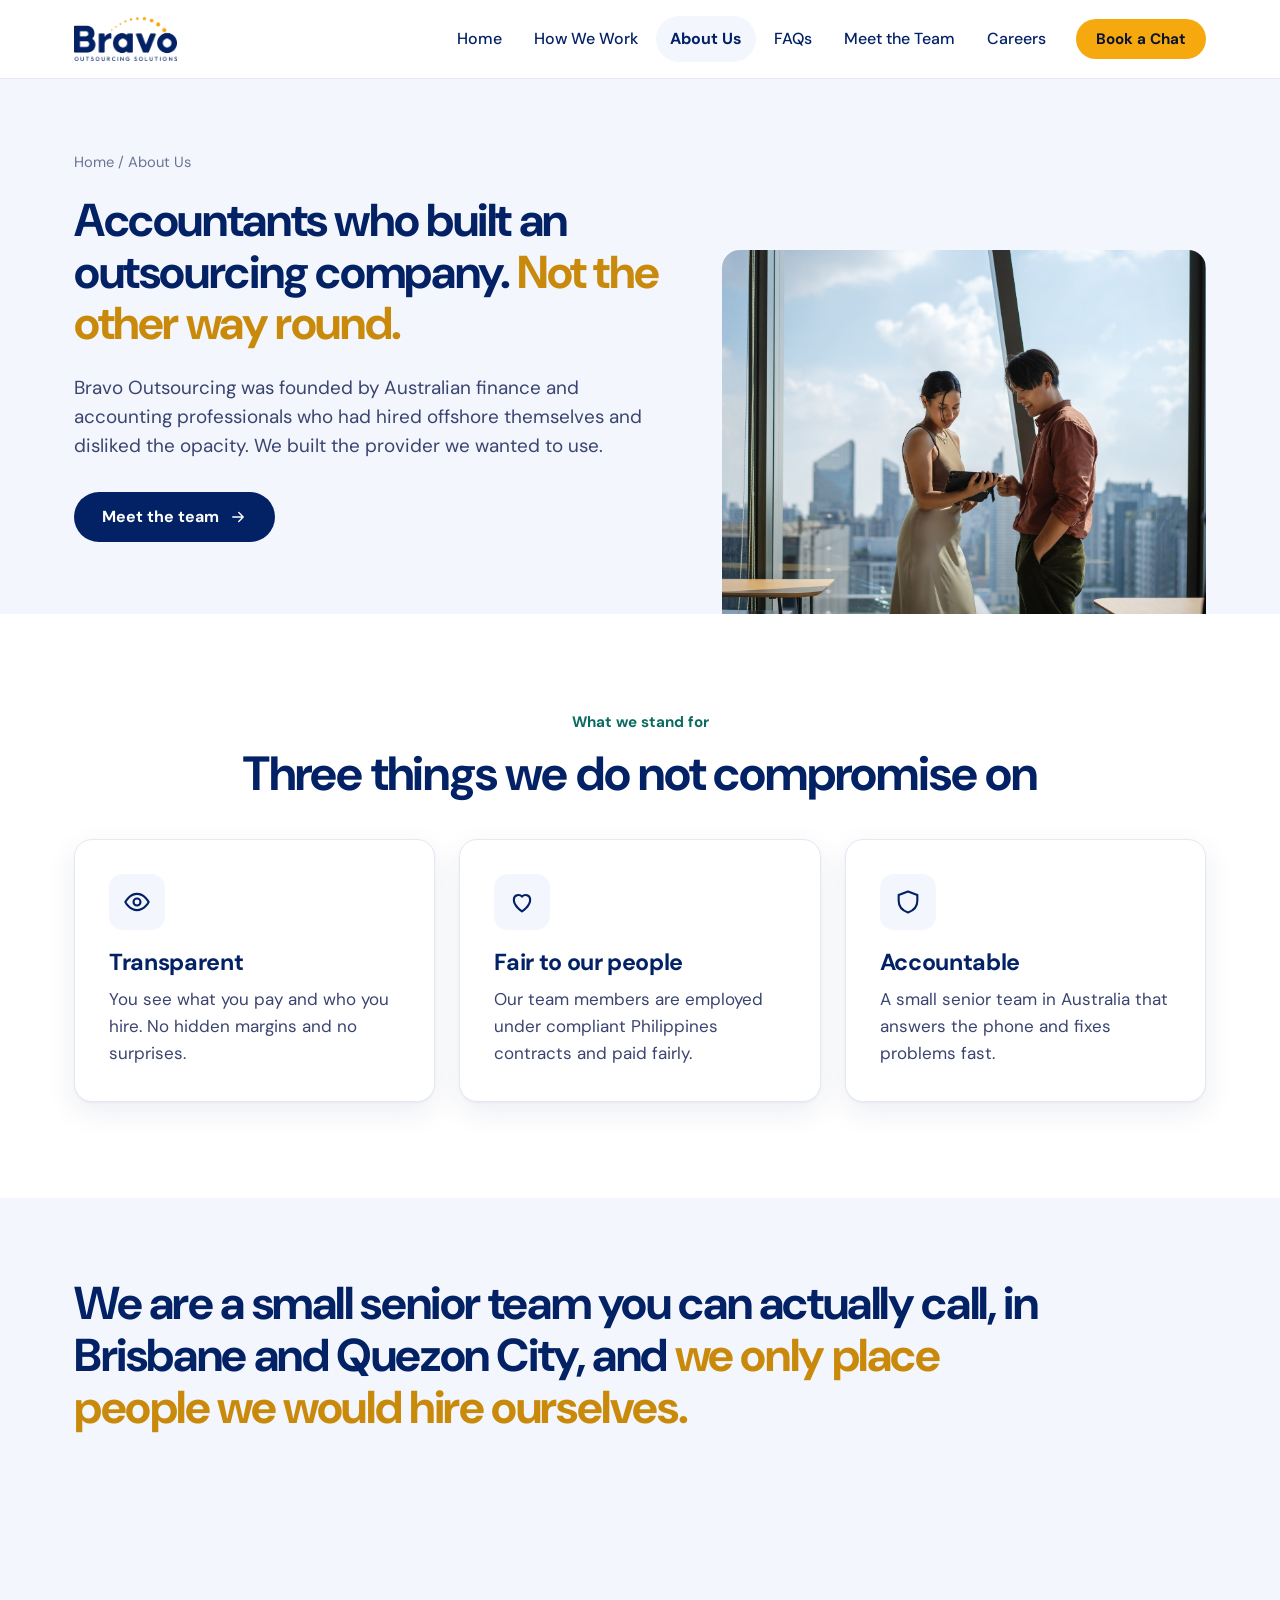
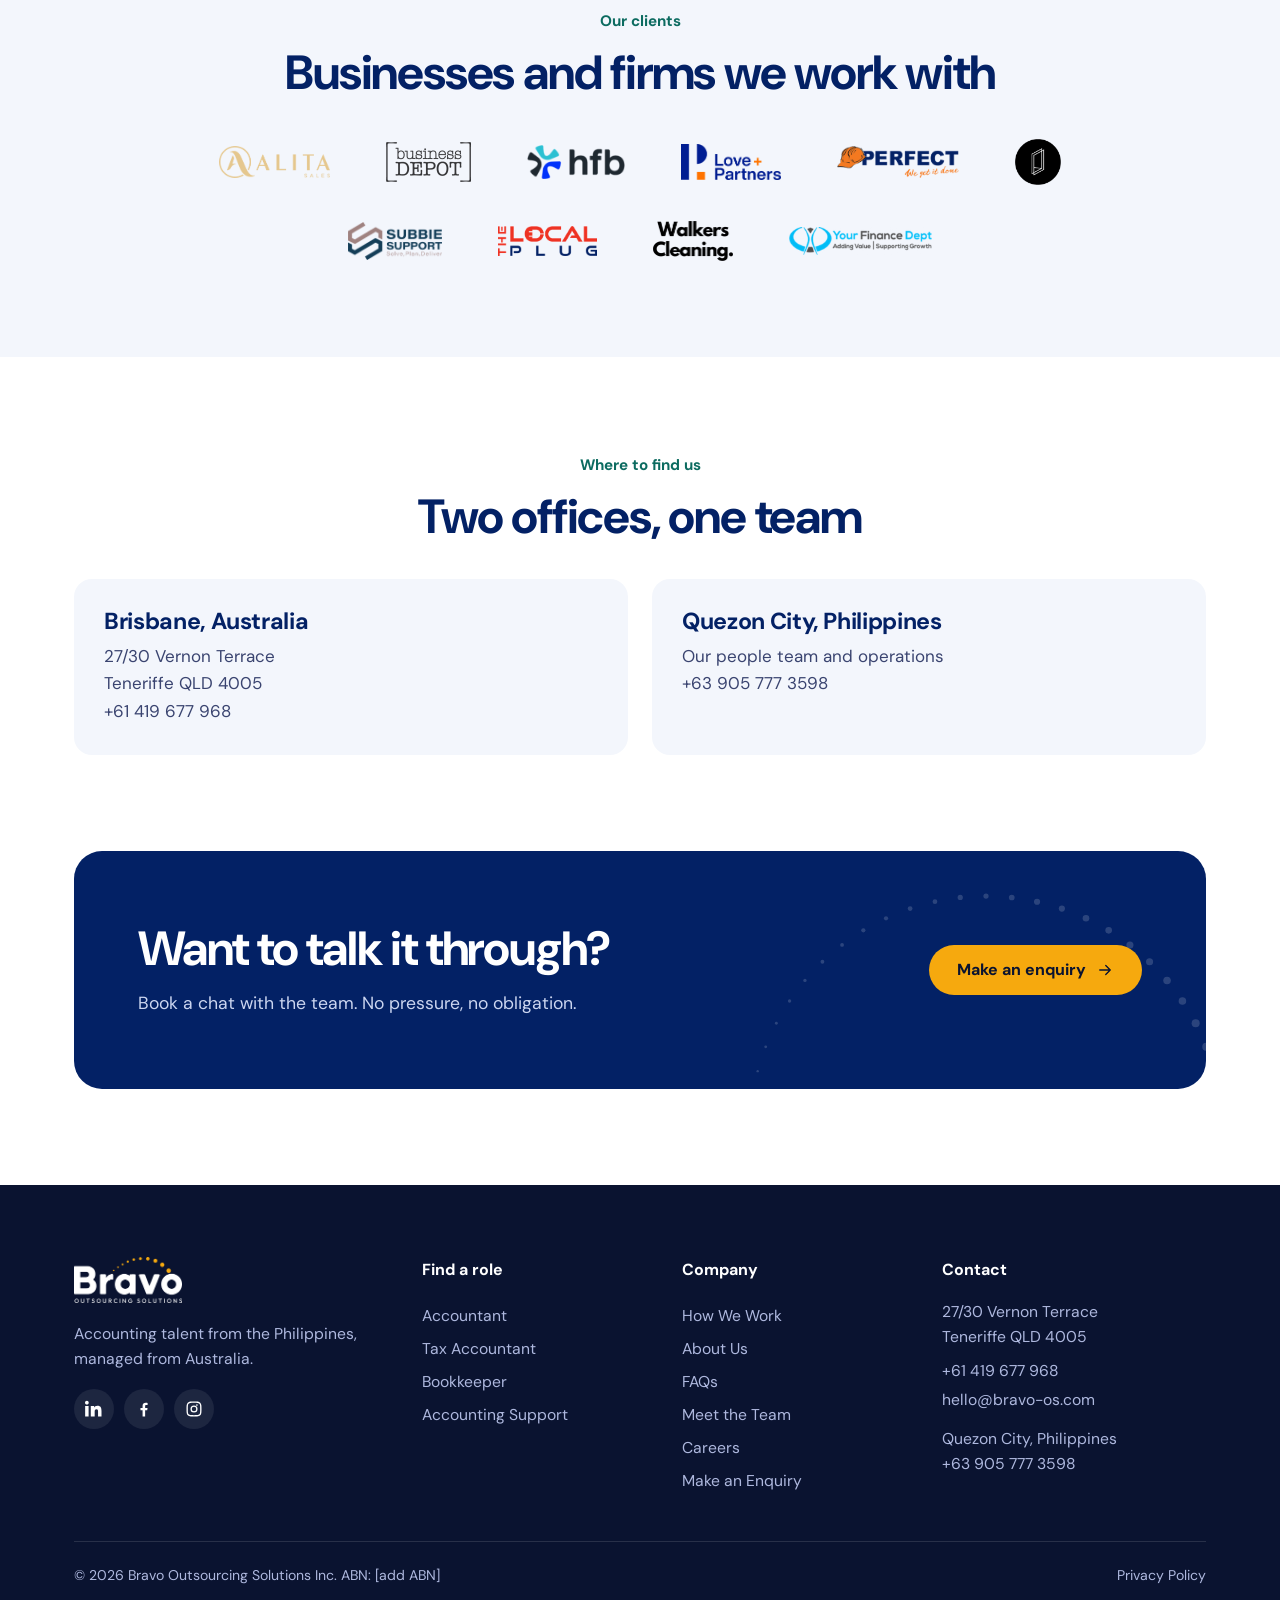
==== about.html @ 7c6a369b "Initial commit: Bravo website rev2.8 Co-Authored-By: Claude Fable 5.1 <noreply@anthropic.com>" ====
<!doctype html>
<html lang="en-AU"><head><meta charset="utf-8">
<meta name="viewport" content="width=device-width,initial-scale=1">
<title>About Us | Bravo Outsourcing</title>
<meta name="description" content="Bravo Outsourcing was founded by Australian accounting professionals. Meet the story behind the team.">
<link rel="preconnect" href="https://fonts.googleapis.com"><link rel="preconnect" href="https://fonts.gstatic.com" crossorigin>
<link href="https://fonts.googleapis.com/css2?family=DM+Sans:opsz,wght@9..40,400;9..40,500;9..40,700&display=swap" rel="stylesheet">
<link rel="stylesheet" href="assets/site.css">
</head><body class=""><header class="site-header" id="hdr"><div class="wrap header-in">
<a class="logo" href="index.html" aria-label="Bravo Outsourcing home"><img class="lg-dark" src="assets/logo.png" alt="Bravo Outsourcing" width="104" height="44"><img class="lg-light" src="assets/logo-white.png" alt="" width="104" height="44"></a>
<button class="burger" aria-label="Open menu" aria-expanded="false" onclick="var n=document.getElementById('nav');var o=n.classList.toggle('open');this.setAttribute('aria-expanded',o)"><svg class="" viewBox="0 0 24 24" fill="none" stroke="currentColor" stroke-width="1.8" stroke-linecap="round" stroke-linejoin="round" aria-hidden="true"><path d="M4 7h16M4 12h16M4 17h16"/></svg></button>
<nav class="nav" id="nav"><a class="nl" href="index.html">Home</a><a class="nl" href="how-we-work.html">How We Work</a><a class="nl on" href="about.html">About Us</a><a class="nl" href="faq.html">FAQs</a><a class="nl" href="team.html">Meet the Team</a><a class="nl" href="careers.html">Careers</a><a class="btn btn-yellow btn-sm" href="enquiry.html">Book a Chat</a></nav>
</div></header>
<section class="phero"><div class="wrap phero-grid">
<div class="phero-copy"><p class="crumbs"><a href="index.html">Home</a> / About Us</p><h1 class="statement"><span class="w">Accountants</span> <span class="w">who</span> <span class="w">built</span> <span class="w">an</span> <span class="w">outsourcing</span> <span class="w">company.</span> <span class="w hl">Not</span> <span class="w hl">the</span> <span class="w hl">other</span> <span class="w hl">way</span> <span class="w hl">round.</span></h1>
<p class="lede" style="margin-top:1.2em">Bravo Outsourcing was founded by Australian finance and accounting professionals who had hired offshore themselves and disliked the opacity. We built the provider we wanted to use.</p>
<a class="btn" href="team.html">Meet the team <svg class="" viewBox="0 0 24 24" fill="none" stroke="currentColor" stroke-width="1.8" stroke-linecap="round" stroke-linejoin="round" aria-hidden="true"><path d="M5 12h14M13 6l6 6-6 6"/></svg></a></div>
<div class="phero-img"><img src="assets/hero-why.jpg" alt=""></div></div></section>
<section><div class="wrap"><div class="center" style="margin-bottom:40px"><span class="kicker">What we stand for</span><h2>Three things we do not compromise on</h2></div>
<div class="values"><div class="val reveal d0"><div class="ic"><svg class="" viewBox="0 0 24 24" fill="none" stroke="currentColor" stroke-width="1.8" stroke-linecap="round" stroke-linejoin="round" aria-hidden="true"><path d="M2 12s3.5-7 10-7 10 7 10 7-3.5 7-10 7S2 12 2 12z"/><circle cx="12" cy="12" r="3"/></svg></div><h3>Transparent</h3><p>You see what you pay and who you hire. No hidden margins and no surprises.</p></div><div class="val reveal d1"><div class="ic"><svg class="" viewBox="0 0 24 24" fill="none" stroke="currentColor" stroke-width="1.8" stroke-linecap="round" stroke-linejoin="round" aria-hidden="true"><path d="M12 20s-7-4.4-7-10a4 4 0 017-2.6A4 4 0 0119 10c0 5.600-7 10-7 10z"/></svg></div><h3>Fair to our people</h3><p>Our team members are employed under compliant Philippines contracts and paid fairly.</p></div><div class="val reveal d2"><div class="ic"><svg class="" viewBox="0 0 24 24" fill="none" stroke="currentColor" stroke-width="1.8" stroke-linecap="round" stroke-linejoin="round" aria-hidden="true"><path d="M12 3l8 3v5c0 5-3.5 8.5-8 10-4.5-1.5-8-5-8-10V6z"/></svg></div><h3>Accountable</h3><p>A small senior team in Australia that answers the phone and fixes problems fast.</p></div></div></div></section>
<section class="tint" style="padding:80px 0"><div class="wrap"><p class="statement reveal"><span class="w">We</span> <span class="w">are</span> <span class="w">a</span> <span class="w">small</span> <span class="w">senior</span> <span class="w">team</span> <span class="w">you</span> <span class="w">can</span> <span class="w">actually</span> <span class="w">call,</span> <span class="w">in</span> <span class="w">Brisbane</span> <span class="w">and</span> <span class="w">Quezon</span> <span class="w">City,</span> <span class="w">and</span> <span class="w hl">we</span> <span class="w hl">only</span> <span class="w hl">place</span> <span class="w hl">people</span> <span class="w hl">we</span> <span class="w hl">would</span> <span class="w hl">hire</span> <span class="w hl">ourselves.</span></p></div></section>
<section class="tint"><div class="wrap center"><span class="kicker">Our clients</span><h2>Businesses and firms we work with</h2>
<div class="logo-grid reveal"><img src="assets/logos/alita.png" alt="Alita Sales" style="height:32px" loading="lazy"><img src="assets/logos/business-depot.png" alt="Business Depot" style="height:40px" loading="lazy"><img src="assets/logos/hfb.png" alt="HFB Group" style="height:34px" loading="lazy"><img src="assets/logos/love-partners.png" alt="Love + Partners" style="height:36px" loading="lazy"><img src="assets/logos/perfect.png" alt="Perfect Group" style="height:32px" loading="lazy"><img src="assets/logos/picture-hanging.png" alt="Professional Picture Hanging" style="height:46px" loading="lazy"><img src="assets/logos/subbie-support.png" alt="Subbie Support" style="height:38px" loading="lazy"><img src="assets/logos/local-plug.png" alt="The Local Plug" style="height:30px" loading="lazy"><img src="assets/logos/walkers.png" alt="Walkers Cleaning" style="height:40px" loading="lazy"><img src="assets/logos/your-finance-dept.png" alt="Your Finance Dept" style="height:28px" loading="lazy"></div></div></section>
<section><div class="wrap"><div class="center" style="margin-bottom:36px"><span class="kicker">Where to find us</span><h2>Two offices, one team</h2></div>
<div class="offices"><div class="office"><h3>Brisbane, Australia</h3><p>27/30 Vernon Terrace<br>Teneriffe QLD 4005<br>+61 419 677 968</p></div>
<div class="office"><h3>Quezon City, Philippines</h3><p>Our people team and operations<br>+63 905 777 3598</p></div></div></div></section>
<section class="cta-sec"><div class="wrap"><div class="cta"><svg class="cta-arc" width="640" height="349" viewBox="0 0 220 120" fill="#ffffff" opacity="0.16" aria-hidden="true"><circle cx="13.4" cy="86.1" r="0.5"/><circle cx="16.8" cy="75.8" r="0.6"/><circle cx="21.3" cy="65.8" r="0.6"/><circle cx="26.9" cy="56.4" r="0.7"/><circle cx="33.4" cy="47.7" r="0.7"/><circle cx="40.8" cy="39.8" r="0.8"/><circle cx="49.1" cy="32.7" r="0.8"/><circle cx="58.1" cy="26.5" r="0.9"/><circle cx="67.7" cy="21.4" r="0.9"/><circle cx="77.9" cy="17.3" r="1.0"/><circle cx="88.4" cy="14.4" r="1.0"/><circle cx="99.1" cy="12.6" r="1.1"/><circle cx="110.0" cy="12.0" r="1.1"/><circle cx="120.9" cy="12.6" r="1.2"/><circle cx="131.6" cy="14.4" r="1.3"/><circle cx="142.1" cy="17.3" r="1.3"/><circle cx="152.3" cy="21.4" r="1.4"/><circle cx="161.9" cy="26.5" r="1.4"/><circle cx="170.9" cy="32.7" r="1.5"/><circle cx="179.2" cy="39.8" r="1.5"/><circle cx="186.6" cy="47.7" r="1.6"/><circle cx="193.1" cy="56.4" r="1.6"/><circle cx="198.7" cy="65.8" r="1.7"/><circle cx="203.2" cy="75.8" r="1.7"/><circle cx="206.6" cy="86.1" r="1.8"/></svg><div class="cta-in"><div><h2>Want to talk it through?</h2><p>Book a chat with the team. No pressure, no obligation.</p></div>
<div class="cta-btns"><a class="btn btn-yellow" href="enquiry.html">Make an enquiry <svg class="" viewBox="0 0 24 24" fill="none" stroke="currentColor" stroke-width="1.8" stroke-linecap="round" stroke-linejoin="round" aria-hidden="true"><path d="M5 12h14M13 6l6 6-6 6"/></svg></a></div></div></div></div></section><footer class="site-footer"><div class="wrap">
<div class="f-grid">
<div><img src="assets/logo-white.png" alt="Bravo Outsourcing" width="108" height="46"><p>Accounting talent from the Philippines, managed from Australia.</p><div class="social"><a href="#" aria-label="Bravo on LinkedIn" title="LinkedIn"><svg viewBox="0 0 24 24" fill="currentColor" aria-hidden="true"><path d="M4.98 3.5C4.98 4.88 3.87 6 2.5 6S0 4.88 0 3.5 1.12 1 2.5 1s2.48 1.12 2.48 2.5zM.2 8h4.6v14H.2V8zm7.5 0h4.4v1.9h.1c.6-1.1 2.1-2.3 4.3-2.3 4.6 0 5.5 3 5.5 7V22h-4.6v-6.2c0-1.5 0-3.4-2.1-3.4s-2.4 1.6-2.4 3.3V22H7.7V8z"/></svg></a><a href="#" aria-label="Bravo on Facebook" title="Facebook"><svg viewBox="0 0 24 24" fill="currentColor" aria-hidden="true"><path d="M13.5 22v-8.2h2.8l.4-3.3h-3.2V8.4c0-.9.3-1.6 1.6-1.6h1.7V3.9c-.3 0-1.3-.1-2.5-.1-2.5 0-4.2 1.5-4.2 4.3v2.4H7.3v3.3h2.8V22h3.4z"/></svg></a><a href="#" aria-label="Bravo on Instagram" title="Instagram"><svg viewBox="0 0 24 24" fill="currentColor" aria-hidden="true"><path d="M12 7.3a4.7 4.7 0 100 9.4 4.7 4.7 0 000-9.4zm0 7.7a3 3 0 110-6 3 3 0 010 6zm5-8.2a1.1 1.1 0 11-2.2 0 1.1 1.1 0 012.2 0zM12 2c-2.7 0-3 0-4.1.1-1.1 0-1.8.2-2.4.5-.7.2-1.2.6-1.8 1.1-.5.6-.9 1.1-1.1 1.8-.3.6-.5 1.3-.5 2.4C2 9 2 9.3 2 12s0 3 .1 4.1c0 1.1.2 1.8.5 2.4.2.7.6 1.2 1.1 1.8.6.5 1.1.9 1.8 1.1.6.3 1.3.5 2.4.5C9 22 9.3 22 12 22s3 0 4.1-.1c1.1 0 1.8-.2 2.4-.5.7-.2 1.2-.6 1.8-1.1.5-.6.9-1.1 1.1-1.8.3-.6.5-1.3.5-2.4.1-1.1.1-1.4.1-4.1s0-3-.1-4.1c0-1.1-.2-1.8-.5-2.4-.2-.7-.6-1.2-1.1-1.8-.6-.5-1.1-.9-1.8-1.1-.6-.3-1.3-.5-2.4-.5C15 2 14.7 2 12 2zm0 1.8c2.7 0 3 0 4 .1 1 0 1.5.2 1.9.3.5.2.8.4 1.1.8.4.3.6.6.8 1.1.1.4.3.9.3 1.9.1 1 .1 1.3.1 4s0 3-.1 4c0 1-.2 1.5-.3 1.9-.2.5-.4.8-.8 1.1-.3.4-.6.6-1.1.8-.4.1-.9.3-1.9.3-1 .1-1.3.1-4 .1s-3 0-4-.1c-1 0-1.5-.2-1.9-.3-.5-.2-.8-.4-1.1-.8-.4-.3-.6-.6-.8-1.1-.1-.4-.3-.9-.3-1.9-.1-1-.1-1.3-.1-4s0-3 .1-4c0-1 .2-1.5.3-1.9.2-.5.4-.8.8-1.1.3-.4.6-.6 1.1-.8.4-.1.9-.3 1.9-.3 1-.1 1.3-.1 4-.1z"/></svg></a></div></div>
<div><h4>Find a role</h4><a href="accountant.html">Accountant</a><a href="tax-accountant.html">Tax Accountant</a><a href="bookkeeper.html">Bookkeeper</a><a href="accounting-support.html">Accounting Support</a></div>
<div><h4>Company</h4><a href="how-we-work.html">How We Work</a><a href="about.html">About Us</a><a href="faq.html">FAQs</a><a href="team.html">Meet the Team</a><a href="careers.html">Careers</a><a href="enquiry.html">Make an Enquiry</a></div>
<div><h4>Contact</h4><p>27/30 Vernon Terrace<br>Teneriffe QLD 4005</p><p>+61 419 677 968<br><a href="mailto:hello@bravo-os.com">hello@bravo-os.com</a></p><p>Quezon City, Philippines<br>+63 905 777 3598</p></div>
</div>
<div class="legal"><span>&copy; 2026 Bravo Outsourcing Solutions Inc. ABN: [add ABN]</span><a href="#">Privacy Policy</a></div>
</div></footer>
<script>
(function(){var els=document.querySelectorAll('.reveal');
if(!('IntersectionObserver' in window)){els.forEach(function(e){e.classList.add('in')});return}
var io=new IntersectionObserver(function(es){es.forEach(function(e){if(e.isIntersecting){e.target.classList.add('in');io.unobserve(e.target)}})},{threshold:.12});
els.forEach(function(e){io.observe(e)});
var st=document.querySelectorAll('.statement');var io2=new IntersectionObserver(function(es){es.forEach(function(e){if(e.isIntersecting){var ws=e.target.querySelectorAll('.w');ws.forEach(function(w,i){w.style.transitionDelay=(i*70)+'ms'});e.target.classList.add('in');io2.unobserve(e.target)}})},{threshold:.3});
st.forEach(function(e){io2.observe(e)});
var h=document.getElementById('hdr');if(h&&h.classList.contains('over')){var f=function(){h.classList.toggle('solid',window.scrollY>40)};f();window.addEventListener('scroll',f,{passive:true})}})();
</script></body></html>
---- assets/site.css ----
:root{
  --navy:#032165;--navy-d:#021747;--ink:#0A1330;--text:#3A4470;--muted:#6B7497;
  --yellow:#F6A90E;--yellow-d:#D89310;--teal:#0C6B60;
  --tint:#F3F6FC;--line:#E3E8F3;--beige:#FBF3E2;--white:#fff;
  --r:18px;
  --shadow:0 1px 2px rgba(3,33,101,.05),0 10px 30px rgba(3,33,101,.08);
  --shadow-h:0 2px 6px rgba(3,33,101,.08),0 24px 48px rgba(3,33,101,.16);
  --disp:'DM Sans',Arial,Helvetica,sans-serif;
  --sans:'DM Sans',Arial,Helvetica,sans-serif;
}
*{box-sizing:border-box}
html{scroll-behavior:smooth}
body{margin:0;font-family:var(--sans);color:var(--text);background:#fff;line-height:1.6;font-size:17px;-webkit-font-smoothing:antialiased;overflow-x:hidden}
img{max-width:100%;display:block}
a{color:var(--navy)}
h1,h2,h3{font-family:var(--disp);font-weight:700;color:var(--navy);line-height:1.08;margin:0 0 .45em;letter-spacing:-.025em}
h1{font-size:clamp(2.7rem,6.2vw,5rem);line-height:1;letter-spacing:-.03em}
h2{font-size:clamp(2rem,3.8vw,3rem)}
h3{font-size:1.35rem;letter-spacing:-.015em}
.sec-head{display:flex;align-items:flex-end;justify-content:space-between;gap:24px;flex-wrap:wrap;margin-bottom:44px}
.sec-head h2{margin-bottom:0}
h4{color:var(--navy);margin:0 0 .5em}
p{margin:0 0 1em}
.wrap{max-width:1180px;margin:0 auto;padding:0 24px}
.narrow{max-width:760px}
.center{text-align:center}.center .lede{margin-left:auto;margin-right:auto}
.lede{font-size:1.18rem;color:var(--text);max-width:640px;line-height:1.55}
.kicker{display:block;font-size:.95rem;font-weight:700;color:var(--teal);margin-bottom:.9em}
.on-navy .kicker{color:var(--yellow)}
section{padding:96px 0}
.tint{background:var(--tint)}
.hl{color:#C98A0C}
.on-navy .hl,.cta .hl{color:var(--yellow)}
.arc{display:block;margin:0 auto 26px}

/* buttons */
.btn{display:inline-flex;align-items:center;gap:10px;background:var(--navy);color:#fff;font-weight:700;font-size:1rem;text-decoration:none;padding:15px 28px;border-radius:999px;border:0;cursor:pointer;font-family:inherit;line-height:1.2;transition:transform .2s,box-shadow .2s,background .2s}
.btn:hover{background:var(--navy-d);transform:translateY(-2px);box-shadow:0 12px 26px rgba(3,33,101,.28)}
.btn svg{width:18px;height:18px;transition:transform .2s;flex:none}
.btn:hover svg{transform:translateX(4px)}
.btn-yellow{background:var(--yellow);color:var(--ink)}.btn-yellow:hover{background:#FFB92B;box-shadow:0 12px 26px rgba(246,169,14,.35)}
.btn-ghost{background:transparent;color:#fff;box-shadow:inset 0 0 0 2px rgba(255,255,255,.45)}
.btn-ghost:hover{background:rgba(255,255,255,.1);box-shadow:inset 0 0 0 2px #fff}
.btn-line{background:#fff;color:var(--navy);box-shadow:inset 0 0 0 2px var(--line)}.btn-line:hover{background:#fff;box-shadow:inset 0 0 0 2px var(--navy)}
.btn-sm{padding:11px 20px;font-size:.95rem}
.textlink{font-weight:700;color:var(--navy);text-decoration:none;display:inline-flex;align-items:center;gap:8px}
.textlink svg{width:16px;height:16px;transition:transform .2s}.textlink:hover svg{transform:translateX(4px)}

/* header */
.site-header{position:sticky;top:0;z-index:50;background:rgba(255,255,255,.94);backdrop-filter:blur(10px);border-bottom:1px solid var(--line)}
.header-in{display:flex;align-items:center;justify-content:space-between;gap:24px;height:78px}
.logo img{height:44px;width:auto}
.logo .lg-light{display:none}
.site-header.over{position:fixed;left:0;right:0;top:0;background:transparent;border-bottom-color:transparent;backdrop-filter:none;transition:background .3s,border-color .3s}
.site-header.over .nav a.nl{color:#fff}.site-header.over .nav a.nl:hover,.site-header.over .nav a.nl.on{background:rgba(255,255,255,.12)}
.site-header.over .burger{color:#fff}
.site-header.over .logo .lg-dark{display:none}.site-header.over .logo .lg-light{display:block}
.site-header.over.solid{background:rgba(3,33,101,.92);backdrop-filter:blur(10px);border-bottom-color:rgba(255,255,255,.1)}
@media(max-width:1120px){.site-header.over .nav{background:var(--navy)}.site-header.over .nav a.nl{color:#fff}}
.nav{display:flex;align-items:center;gap:4px}
.nav a.nl{color:var(--navy);text-decoration:none;font-weight:500;font-size:1rem;padding:10px 14px;border-radius:999px;transition:background .15s}
.nav a.nl:hover{background:var(--tint)}
.nav a.nl.on{font-weight:700;background:var(--tint)}
.nav .btn{margin-left:12px}
.burger{display:none;background:none;border:0;padding:10px;cursor:pointer;color:var(--navy)}
.burger svg{width:28px;height:28px}
@media(max-width:1120px){
  .burger{display:block}
  .nav{position:absolute;top:78px;left:0;right:0;background:#fff;flex-direction:column;align-items:stretch;padding:12px 24px 24px;border-bottom:1px solid var(--line);box-shadow:0 20px 30px rgba(3,33,101,.1);display:none;gap:2px}
  .nav.open{display:flex}
  .nav a.nl{padding:14px 14px;font-size:1.05rem;border-radius:12px}
  .nav .btn{margin:12px 0 0;justify-content:center}
}

/* home hero */
.hero{padding:150px 0 300px;position:relative;background:var(--navy);overflow:hidden}
.hero .hero-in{position:relative;z-index:1}
.hero h1{margin-bottom:.4em;color:#fff}
.hero .lede{font-size:1.22rem;margin-bottom:0;color:#C9D4EF}
.hero .hl{color:var(--yellow)}
.tiles-sec{padding:0 0 72px;background:#fff}
.tiles{display:grid;grid-template-columns:repeat(4,1fr);gap:22px;margin-top:-250px;position:relative;z-index:2}
.tile{position:relative;display:block;aspect-ratio:4/5;border-radius:22px;overflow:hidden;background:var(--navy);box-shadow:0 20px 50px rgba(3,33,101,.25);text-decoration:none;transition:transform .35s,box-shadow .35s}
.tile img{position:absolute;inset:0;width:100%;height:100%;object-fit:cover;transition:transform .9s cubic-bezier(.2,.7,.2,1)}
.tile::after{content:"";position:absolute;inset:0;background:linear-gradient(180deg,rgba(3,33,101,0) 38%,rgba(3,33,101,.55) 66%,rgba(3,33,101,.95) 100%)}
.tile-body{position:absolute;left:0;right:0;bottom:0;padding:26px;z-index:1}
.tile-body h3{color:#fff;font-size:1.75rem;margin:0 0 .25em;line-height:1}
.tile-body p{color:rgba(255,255,255,.78);font-size:.95rem;line-height:1.4;margin:0}
.tile-go{position:absolute;right:18px;top:18px;z-index:1;width:46px;height:46px;border-radius:50%;background:var(--yellow);color:var(--ink);display:grid;place-items:center;transition:transform .3s,background .3s}
.tile-go svg{width:20px;height:20px}
.tile:hover{transform:translateY(-10px);box-shadow:0 30px 60px rgba(3,33,101,.3)}
.tile:hover img{transform:scale(1.06)}
.tile:hover .tile-go{transform:translateX(4px) rotate(-45deg);background:#FFB92B}
.boxes{display:grid;grid-template-columns:repeat(4,1fr);gap:22px;margin-top:52px}
.box{display:flex;flex-direction:column;background:#fff;border-radius:var(--r);overflow:hidden;text-decoration:none;color:var(--text);box-shadow:var(--shadow);transition:transform .3s,box-shadow .3s;border:1px solid var(--line);position:relative}
.box:hover{transform:translateY(-8px);box-shadow:var(--shadow-h)}
.box-img{aspect-ratio:4/3;overflow:hidden;background:var(--tint);position:relative}
.box-img img{width:100%;height:100%;object-fit:cover;transition:transform .7s}
.box:hover .box-img img{transform:scale(1.06)}
.box-body{padding:22px 22px 24px;display:flex;flex-direction:column;flex:1;text-align:left}
.box-body h3{font-size:1.4rem;margin-bottom:.3em}
.box-body p{font-size:.97rem;color:var(--muted);margin-bottom:1.3em;line-height:1.5}
.box-go{margin-top:auto;display:inline-flex;align-items:center;gap:10px;font-weight:700;color:var(--navy)}
.box-go span{display:grid;place-items:center;width:36px;height:36px;border-radius:50%;background:var(--yellow);transition:transform .25s}
.box:hover .box-go span{transform:translateX(6px)}
.box-go svg{width:16px;height:16px}
.pick-foot{margin:40px 0 0;text-align:center;color:var(--muted)}
.pick-foot a{font-weight:700}
@media(max-width:1020px){.boxes{grid-template-columns:repeat(2,1fr)}.tiles{grid-template-columns:repeat(2,1fr)}}
@media(max-width:1020px){.hero{padding:140px 0 200px}.tiles{margin-top:-170px}}
@media(max-width:600px){.tiles{grid-template-columns:1fr;gap:16px;margin-top:-120px}.tile{aspect-ratio:16/10}.hero{padding:120px 0 150px}.tile-body{padding:20px}.tile-body h3{font-size:1.5rem}}
@media(max-width:560px){
  .boxes{grid-template-columns:1fr;gap:14px;margin-top:36px}
  .box{flex-direction:row}.box-img{aspect-ratio:auto;width:38%;flex-shrink:0}
  .box-body{padding:16px 16px 16px 18px}.box-body h3{font-size:1.3rem}.box-body p{font-size:.88rem;margin-bottom:.9em}
  .box-go span{width:30px;height:30px}
}

/* marquee */
.marquee{border-top:1px solid var(--line);border-bottom:1px solid var(--line);padding:18px 0;overflow:hidden;background:#fff}
.marquee-track{display:flex;width:max-content;gap:0;animation:marq 55s linear infinite}
.marquee:hover .marquee-track{animation-play-state:paused}
.marquee span{white-space:nowrap;color:var(--muted);font-weight:500;font-size:1.02rem;padding:0 22px;display:inline-flex;align-items:center;gap:22px}
.marquee span::after{content:"";width:6px;height:6px;border-radius:50%;background:var(--yellow)}
@keyframes marq{from{transform:translateX(0)}to{transform:translateX(-50%)}}

/* proof stage */
.proof{padding:96px 0 90px;background:#fff}
.stage{position:relative;margin-top:56px}
.panel{position:relative;background:var(--navy);border-radius:28px;height:600px;overflow:hidden}
.panel .glow{position:absolute;left:50%;bottom:-24%;transform:translateX(-50%);width:800px;height:800px;border-radius:50%;background:radial-gradient(closest-side,rgba(246,169,14,.42),rgba(246,169,14,0))}
.panel .ring{position:absolute;left:50%;top:50%;transform:translate(-50%,-50%);border-radius:50%;border:1.5px solid rgba(255,255,255,.08)}
.panel .people{position:absolute;left:50%;bottom:0;transform:translateX(-50%);height:94%;width:auto;max-width:none}
.panel .bigarc{position:absolute;left:50%;top:40px;transform:translateX(-50%);width:1000px}
.float{position:absolute;background:#fff;border-radius:16px;box-shadow:var(--shadow-h);padding:16px 18px;width:272px;display:flex;gap:14px;align-items:center;z-index:2}
.float .ic{flex:none;width:44px;height:44px;border-radius:12px;background:var(--tint);display:grid;place-items:center}
.float .ic img{width:22px;height:22px}
.float b{display:block;color:var(--navy);font-size:1.02rem;line-height:1.25}
.float small{display:block;color:var(--muted);font-size:.86rem;margin-top:3px;line-height:1.35}
.float.f1{left:-16px;top:72px}
.float.f2{left:28px;bottom:64px;display:block}
.float.f3{right:-16px;top:96px}
.float.f4{right:28px;bottom:58px}
.float.f4 .ic{background:#fff;width:56px;height:56px}.float.f4 .ic img{width:56px;height:56px}
.rolemock .tag{display:inline-block;background:var(--tint);color:var(--teal);font-weight:700;font-size:.8rem;padding:4px 10px;border-radius:999px;margin-bottom:10px}
.rolemock b{font-family:var(--disp);font-weight:700;font-size:1.25rem;letter-spacing:-.02em}
.rolemock small{margin-top:4px}
.rolemock .bar{height:6px;border-radius:3px;background:var(--line);margin-top:14px;position:relative;overflow:hidden}
.rolemock .bar::after{content:"";position:absolute;left:0;top:0;bottom:0;width:72%;border-radius:3px;background:var(--yellow)}
.fl{animation:floaty 7s ease-in-out infinite}
.f2 .fl,.f4 .fl{animation-duration:8.5s;animation-delay:-3s}
.f3 .fl{animation-delay:-1.5s}
@keyframes floaty{0%,100%{transform:translateY(0)}50%{transform:translateY(-9px)}}
.proof-btns{display:flex;gap:14px;justify-content:center;flex-wrap:wrap;margin-top:44px}
@media(min-width:901px){
  .panel .people{bottom:-70px;height:100%;transform:translate(-50%,calc(var(--p,0)*-54px));transition:transform .2s linear}
  .panel .bigarc{transform:translate(-50%,calc(var(--p,0)*-26px));transition:transform .2s linear}
  .panel .glow{transform:translate(-50%,calc(var(--p,0)*-16px));transition:transform .2s linear}
  .float{transition:transform .6s cubic-bezier(.2,.7,.2,1),box-shadow .3s}
  .float.f1,.float.f4{transform:translate(calc(var(--sx,0)*10px),calc(var(--sy2,0)*8px + var(--p,0)*30px))}
  .float.f2,.float.f3{transform:translate(calc(var(--sx,0)*-8px),calc(var(--sy2,0)*-6px + var(--p,0)*-20px))}
}
@media(max-width:900px){
  .stage{display:grid;grid-template-columns:1fr 1fr;gap:14px}
  .panel{grid-column:1/-1;height:auto;padding-top:28px}
  .panel .people{position:static;transform:none;height:auto;width:78%;max-width:420px;margin:0 auto}
  .panel .bigarc{width:140%;top:0}
  .panel .glow{width:120%;height:auto;aspect-ratio:1}
  .float{position:static;width:auto;padding:14px}
  .float.f2{display:flex;width:auto}
  .fl{animation:none}
}
@media(max-width:600px){.stage{grid-template-columns:1fr}.float.f2{flex-direction:column;align-items:flex-start}.float.f2 .fl{width:100%}}

/* pain rows */
.pains{padding:96px 0}
.pain{display:grid;grid-template-columns:1.05fr 1fr 56px;gap:40px;align-items:center;padding:30px 20px;border-top:1px solid var(--line);text-decoration:none;color:inherit;transition:background .2s;border-radius:0}
.pain:last-child{border-bottom:1px solid var(--line)}
.pain:hover{background:var(--tint)}
.pain .q{font-family:var(--disp);font-weight:700;letter-spacing:-.02em;font-size:1.4rem;line-height:1.25;color:var(--navy);margin:0}
.pain .a{margin:0;font-size:1.05rem;color:var(--text)}
.pain .a strong{color:var(--navy)}
.pain .go{width:46px;height:46px;border-radius:50%;border:1.5px solid var(--navy);color:var(--navy);display:grid;place-items:center;transition:background .2s,color .2s,transform .2s;justify-self:end}
.pain .go svg{width:18px;height:18px}
.pain:hover .go{background:var(--navy);color:#fff;transform:translateX(4px)}
@media(max-width:900px){.pain{grid-template-columns:1fr 46px;gap:12px 20px;padding:24px 8px}.pain .q{font-size:1.3rem;grid-column:1;grid-row:1}.pain .a{grid-column:1;grid-row:2}.pain .go{grid-column:2;grid-row:1/span 2;align-self:center}}

/* steps */
.steps{display:grid;grid-template-columns:repeat(4,1fr);gap:40px;border-top:1px solid var(--line);padding-top:40px}
.step .n{font-family:var(--disp);font-weight:700;font-size:3.4rem;line-height:1;color:var(--yellow);letter-spacing:-.04em;margin-bottom:22px}
.step h3{font-size:1.4rem;margin-bottom:.35em}
.step p{color:var(--muted);margin:0}
@media(max-width:900px){.steps{grid-template-columns:repeat(2,1fr);gap:36px 28px}}
@media(max-width:480px){.steps{grid-template-columns:1fr}}
.steps4{display:grid;grid-template-columns:repeat(4,1fr);gap:24px;position:relative;margin-top:52px}
.steps4::before{content:"";position:absolute;top:36px;left:12%;right:12%;border-top:2px dashed #BFCCE8;z-index:0}
.s4{text-align:center;position:relative;z-index:1}
.s4 .ic{width:72px;height:72px;border-radius:50%;background:#fff;border:2px solid var(--navy);display:grid;place-items:center;margin:0 auto 20px;color:var(--navy);box-shadow:0 0 0 10px var(--tint);transition:transform .25s,background .25s,color .25s}
.s4:hover .ic{background:var(--navy);color:#fff;transform:scale(1.08)}
.s4 .ic svg{width:30px;height:30px}
.s4 h3{font-size:1.3rem;margin-bottom:.3em}
.s4 p{font-size:.98rem;color:var(--muted);margin:0 auto;max-width:230px}
@media(max-width:900px){.steps4{grid-template-columns:repeat(2,1fr);gap:36px 20px}.steps4::before{display:none}}
@media(max-width:480px){.steps4{grid-template-columns:1fr}}

/* split */
.split{display:grid;grid-template-columns:1fr 1fr;gap:72px;align-items:center}
.split-media{position:relative;z-index:0}
.split-media img{border-radius:var(--r);width:100%;aspect-ratio:4/3;object-fit:cover;box-shadow:var(--shadow)}
.split-media::before{content:"";position:absolute;inset:auto -18px -18px auto;width:62%;height:62%;border-radius:var(--r);background:var(--yellow);z-index:-1}
.ticks{list-style:none;padding:0;margin:0 0 1.6em}
.ticks li{display:flex;gap:14px;align-items:flex-start;padding:10px 0;color:var(--ink);font-weight:500}
.ticks .t{flex:none;width:26px;height:26px;border-radius:50%;background:var(--teal);color:#fff;display:grid;place-items:center;margin-top:1px}
.ticks .t svg{width:14px;height:14px}
@media(max-width:900px){.split{grid-template-columns:1fr;gap:40px}.split-media::before{inset:auto -10px -10px auto}}

/* cta band */
.cta-sec{padding:0 0 96px;background:#fff}
.cta{background:var(--navy);position:relative;overflow:hidden;padding:72px 64px;border-radius:28px}
.cta .cta-arc{position:absolute;right:-40px;top:-16px;width:520px;pointer-events:none}
.cta-in{position:relative;z-index:1;display:flex;align-items:center;justify-content:space-between;gap:32px;flex-wrap:wrap}
@media(max-width:700px){.cta{padding:48px 28px}}
.cta h2{color:#fff;margin:0 0 .3em}
.cta p{color:#CBD5F0;margin:0;font-size:1.1rem}
.cta-btns{display:flex;gap:14px;flex-wrap:wrap}

/* page hero (inner) */
.phero{background:var(--tint);padding:72px 0 0;overflow:hidden;position:relative}
.phero-grid{display:grid;grid-template-columns:1.1fr .9fr;gap:56px;align-items:end}
.phero-copy{padding-bottom:72px}
.phero-copy .lede{margin-bottom:1.7em}
.phero-img{border-radius:var(--r) var(--r) 0 0;overflow:hidden;aspect-ratio:4/3;position:relative}
.phero-img img{width:100%;height:100%;object-fit:cover}
.crumbs{font-size:.92rem;color:var(--muted);margin-bottom:1.4em}
.crumbs a{color:var(--muted);text-decoration:none}.crumbs a:hover{color:var(--navy);text-decoration:underline}
.phero.plain{padding:72px 0}
.phero.plain .phero-copy{padding:0}
.alt-roles{display:flex;gap:10px;flex-wrap:wrap;align-items:center;margin-top:28px;font-size:.95rem;color:var(--muted)}
.alt-roles a{text-decoration:none;color:var(--navy);font-weight:600;background:#fff;border:1px solid var(--line);padding:7px 14px;border-radius:999px;transition:border-color .2s,transform .2s}
.alt-roles a:hover{border-color:var(--navy);transform:translateY(-2px)}
@media(max-width:900px){.phero-grid{grid-template-columns:1fr;gap:0}.phero-copy{padding-bottom:40px}.phero-img{aspect-ratio:16/10}}

/* role cards */
.roles{display:grid;gap:22px}
.role{display:grid;grid-template-columns:auto 1fr auto;gap:28px;align-items:start;background:#fff;border:1px solid var(--line);border-radius:var(--r);padding:32px;box-shadow:var(--shadow);transition:box-shadow .25s,transform .25s}
.role:hover{box-shadow:var(--shadow-h);transform:translateY(-3px)}
.role .ic{width:64px;height:64px;border-radius:16px;background:var(--navy);color:#fff;display:grid;place-items:center}
.role .ic svg{width:30px;height:30px}
.role h3{font-size:1.6rem;margin-bottom:.2em}
.role .req{color:var(--teal);font-weight:700;margin-bottom:.9em}
.role ul{margin:0;padding-left:1.1em;columns:2;column-gap:36px;color:var(--text)}
.role li{margin-bottom:.35em;break-inside:avoid}
.role .act{align-self:center}
@media(max-width:900px){.role{grid-template-columns:auto 1fr}.role .act{grid-column:1/-1}.role .act .btn{width:100%;justify-content:center}}
@media(max-width:560px){.role{grid-template-columns:1fr;padding:24px}.role ul{columns:1}}
.note{margin-top:28px;background:var(--beige);border-radius:var(--r);padding:26px 30px;display:flex;gap:20px;align-items:center;justify-content:space-between;flex-wrap:wrap}
.note p{margin:0;color:var(--ink);font-weight:500;max-width:640px}

/* how we work */
.timeline{display:grid;gap:0;position:relative;margin-top:44px}
.tl{display:grid;grid-template-columns:96px 1fr 1fr;gap:32px;align-items:center;padding:40px 0;position:relative}
.tl+.tl{border-top:1px solid var(--line)}
.tl .num{width:80px;height:80px;border-radius:50%;background:var(--navy);color:#fff;font-family:var(--disp);font-weight:700;font-size:2rem;display:grid;place-items:center;box-shadow:0 0 0 10px var(--tint)}
.tl:nth-child(even) .num{background:var(--yellow);color:var(--ink)}
.tl h3{font-size:1.7rem}
.tl p{margin:0}
.tl .chips{display:flex;gap:10px;flex-wrap:wrap}
.chip{background:var(--tint);color:var(--navy);font-weight:500;font-size:.95rem;padding:8px 14px;border-radius:999px}
@media(max-width:900px){.tl{grid-template-columns:72px 1fr;gap:20px}.tl .num{width:60px;height:60px;font-size:1.6rem}.tl .chips{grid-column:2}}
.guar{display:grid;grid-template-columns:200px 1fr;gap:40px;align-items:center;background:var(--navy);border-radius:28px;padding:44px 52px;color:#CBD5F0;position:relative;overflow:hidden}
.guar img{width:200px;background:#fff;border-radius:24px;padding:14px;position:relative}
.guar h2{color:#fff;font-size:2rem}
.guar .cta-arc{position:absolute;right:-30px;top:-10px;width:420px}
.guar>div{position:relative}
@media(max-width:700px){.guar{grid-template-columns:1fr;text-align:center;padding:32px 24px}.guar img{margin:0 auto;width:150px}}

/* statement */
.statement{font-family:var(--disp);font-weight:700;letter-spacing:-.03em;font-size:clamp(1.9rem,3.6vw,3rem);line-height:1.12;color:var(--navy);max-width:980px;margin:0}
.statement .w{display:inline-block;opacity:.18;transition:opacity .5s}
.statement.in .w{opacity:1}
.statement .w.hl{color:#C98A0C}
.on-navy .hl,.cta .hl{color:var(--yellow)}
.on-navy .statement{color:#fff}

/* values */
.values{display:grid;grid-template-columns:repeat(3,1fr);gap:24px}
.values.four{grid-template-columns:repeat(4,1fr)}
@media(max-width:1020px){.values.four{grid-template-columns:repeat(2,1fr)}}
.val{background:#fff;border:1px solid var(--line);border-radius:var(--r);padding:34px;box-shadow:var(--shadow)}
.val .ic{width:56px;height:56px;border-radius:14px;background:var(--tint);color:var(--navy);display:grid;place-items:center;margin-bottom:20px}
.val .ic svg{width:28px;height:28px}
.val h3{font-size:1.45rem}
.val p{margin:0}
@media(max-width:900px){.values{grid-template-columns:1fr}}
@media(max-width:600px){.values.four{grid-template-columns:1fr}}
.offices{display:grid;grid-template-columns:1fr 1fr;gap:24px}
.office{background:var(--tint);border-radius:var(--r);padding:30px}
.office h3{margin-bottom:.4em;font-size:1.45rem}.office p{margin:0}
@media(max-width:700px){.offices{grid-template-columns:1fr}}

/* team */
.team{display:grid;grid-template-columns:repeat(4,1fr);gap:24px}
.tm{background:#fff;border-radius:var(--r);overflow:hidden;border:1px solid var(--line);box-shadow:var(--shadow);transition:transform .25s,box-shadow .25s}
.tm:hover{transform:translateY(-6px);box-shadow:var(--shadow-h)}
.tm img{width:100%;aspect-ratio:4/5;object-fit:cover;object-position:center top;filter:saturate(.95);transition:transform .6s}
.tm:hover img{transform:scale(1.03)}
.tm div{padding:18px 20px 22px}
.tm h3{font-size:1.25rem;margin:0 0 .15em}
.tm span{color:var(--teal);font-weight:500;font-size:.98rem}
@media(max-width:1020px){.team{grid-template-columns:repeat(2,1fr)}}
@media(max-width:480px){.team{gap:14px}.tm div{padding:14px}.tm h3{font-size:1.2rem}}

/* faq */
.faq-wrap{display:grid;grid-template-columns:240px 1fr;gap:56px;align-items:start}
.faq-nav{position:sticky;top:104px;display:flex;flex-direction:column;gap:4px}
.faq-nav a{text-decoration:none;color:var(--navy);font-weight:500;padding:10px 14px;border-radius:999px}
.faq-nav a:hover{background:var(--tint)}
.faq-group{margin-bottom:52px;scroll-margin-top:104px}
.faq-group h2{font-size:1.8rem;margin-bottom:.6em}
details{background:#fff;border:1px solid var(--line);border-radius:14px;margin-bottom:12px;transition:box-shadow .2s}
details[open]{box-shadow:var(--shadow);border-color:#C9D6F0}
summary{list-style:none;cursor:pointer;padding:20px 24px;font-weight:700;color:var(--navy);display:flex;justify-content:space-between;align-items:center;gap:20px;font-size:1.08rem}
summary::-webkit-details-marker{display:none}
summary .pl{flex:none;width:30px;height:30px;border-radius:50%;background:var(--tint);display:grid;place-items:center;transition:transform .25s,background .25s}
summary .pl svg{width:14px;height:14px}
details[open] summary .pl{transform:rotate(45deg);background:var(--yellow)}
details .ans{padding:0 24px 22px;max-width:700px}
details .ans p:last-child{margin:0}
@media(max-width:900px){.faq-wrap{grid-template-columns:1fr;gap:20px}.faq-nav{position:static;flex-direction:row;flex-wrap:wrap;gap:8px}.faq-nav a{background:var(--tint)}}

/* form */
.enq{display:grid;grid-template-columns:.9fr 1.1fr;gap:64px;align-items:start}
.formcard{background:#fff;border:1px solid var(--line);border-radius:24px;padding:38px;box-shadow:var(--shadow-h)}
.formcard h2{font-size:1.7rem}
.row{display:grid;grid-template-columns:1fr 1fr;gap:16px}
.field{margin-bottom:18px}
.field label{display:block;font-weight:700;color:var(--navy);font-size:.95rem;margin-bottom:6px}
.field input,.field select,.field textarea{width:100%;font:inherit;font-size:1rem;color:var(--ink);background:#fff;border:1.5px solid #CBD6EE;border-radius:12px;padding:13px 15px;transition:border-color .15s,box-shadow .15s}
.field textarea{min-height:110px;resize:vertical}
.field input:focus,.field select:focus,.field textarea:focus{outline:0;border-color:var(--navy);box-shadow:0 0 0 4px rgba(3,33,101,.12)}
.formcard .btn{width:100%;justify-content:center;font-size:1.05rem;padding:17px 28px}
.fine{font-size:.88rem;color:var(--muted);margin:14px 0 0;text-align:center}
.next{list-style:none;padding:0;margin:28px 0 0;display:grid;gap:18px}
.next li{display:flex;gap:16px;align-items:flex-start}
.next .n{flex:none;width:40px;height:40px;border-radius:50%;background:var(--navy);color:#fff;font-family:var(--disp);font-weight:700;font-size:1.05rem;display:grid;place-items:center}
.next strong{display:block;color:var(--navy)}
@media(max-width:900px){.enq{grid-template-columns:1fr;gap:36px}.row{grid-template-columns:1fr}.formcard{padding:26px 22px}}
.hp{position:absolute;left:-9999px}

/* footer */
.site-footer{background:var(--ink);color:#AEB8DE;padding:72px 0 28px;font-size:.98rem}
.f-grid{display:grid;grid-template-columns:1.4fr 1fr 1fr 1.2fr;gap:40px}
.f-grid img{height:46px;margin-bottom:18px}
.f-grid h4{color:#fff;font-size:1rem;margin-bottom:1em}
.f-grid a{color:#AEB8DE;text-decoration:none;display:block;padding:4px 0}.f-grid a:hover{color:#fff}
.f-grid p{margin:0 0 .6em}
.social{display:flex;gap:10px;margin-top:18px}
.social a{width:40px;height:40px;border-radius:50%;display:grid;place-items:center;background:rgba(255,255,255,.08);color:#fff;padding:0;transition:background .2s,transform .2s}
.social a:hover{background:var(--yellow);color:var(--ink);transform:translateY(-2px)}
.social svg{width:18px;height:18px}
.legal{border-top:1px solid rgba(255,255,255,.12);margin-top:44px;padding-top:22px;font-size:.88rem;display:flex;justify-content:space-between;gap:16px;flex-wrap:wrap}
.legal a{color:#AEB8DE;text-decoration:none}.legal a:hover{color:#fff}
@media(max-width:900px){.f-grid{grid-template-columns:1fr 1fr}}
@media(max-width:520px){.f-grid{grid-template-columns:1fr}}

/* reveal */
.reveal{opacity:0;transform:translateY(26px);transition:opacity .8s cubic-bezier(.2,.7,.2,1),transform .8s cubic-bezier(.2,.7,.2,1)}
.reveal.in{opacity:1;transform:none}
.d1{transition-delay:.1s}.d2{transition-delay:.2s}.d3{transition-delay:.3s}
@media(prefers-reduced-motion:reduce){
  .reveal{opacity:1;transform:none;transition:none}html{scroll-behavior:auto}
  .marquee-track{animation:none;flex-wrap:wrap;width:auto}
  .fl{animation:none}.statement .w{opacity:1;transition:none}
}

/* home hero: moving gradient */
.hero .mesh{position:absolute;inset:0;overflow:hidden;pointer-events:none}
.hero .mesh i{position:absolute;display:block;border-radius:50%;filter:blur(90px);will-change:transform;opacity:.88}
.hero .mesh .px{position:absolute;inset:0;will-change:transform;transition:transform .9s cubic-bezier(.2,.7,.2,1)}
.hero .mesh .p1{transform:translate(calc(var(--mx,0)*46px),calc(var(--my,0)*30px + var(--sy,0)*1px))}
.hero .mesh .p2{transform:translate(calc(var(--mx,0)*-36px),calc(var(--my,0)*-24px + var(--sy,0)*.7px))}
.hero .mesh .p3{transform:translate(calc(var(--mx,0)*60px),calc(var(--my,0)*40px + var(--sy,0)*1.3px))}
.hero .mesh .p4{transform:translate(calc(var(--mx,0)*-54px),calc(var(--my,0)*36px + var(--sy,0)*.5px))}
.hero .b1{width:1000px;height:1000px;left:-300px;top:-420px;background:#2558E3;animation:drift1 22s ease-in-out infinite alternate}
.hero .b2{width:820px;height:820px;right:-240px;top:-300px;background:#0A3AA8;animation:drift2 26s ease-in-out infinite alternate}
.hero .b3{width:720px;height:720px;left:52%;bottom:-240px;background:rgba(246,169,14,.5);animation:drift3 24s ease-in-out infinite alternate}
.hero .b4{width:640px;height:640px;right:-120px;bottom:-200px;background:rgba(14,140,125,.45);animation:drift4 30s ease-in-out infinite alternate}
@keyframes drift1{from{transform:translate(0,0) scale(1)}to{transform:translate(360px,200px) scale(1.15)}}
@keyframes drift2{from{transform:translate(0,0) scale(1)}to{transform:translate(-380px,220px) scale(1.1)}}
@keyframes drift3{from{transform:translate(0,0) scale(1)}to{transform:translate(-260px,-160px) scale(1.2)}}
@keyframes drift4{from{transform:translate(0,0) scale(1)}to{transform:translate(-300px,-120px) scale(.9)}}
@media(prefers-reduced-motion:reduce){.hero .mesh i{animation:none}}

/* careers board */
.searchbar{display:flex;gap:8px;background:#fff;border:1.5px solid var(--line);border-radius:999px;padding:6px 6px 6px 20px;max-width:640px;box-shadow:var(--shadow);margin-top:8px}
.searchbar input{flex:1;border:0;font:inherit;font-size:1.05rem;outline:0;min-width:0;background:transparent;color:var(--ink)}
.searchbar input::placeholder{color:#9AA3C4}
.board{display:grid;grid-template-columns:260px 1fr;gap:36px;align-items:start}
.filters{position:sticky;top:104px;background:#fff;border:1px solid var(--line);border-radius:18px;padding:8px 22px 22px}
.filters h4{font-size:.95rem;margin:18px 0 6px}
.filters label{display:flex;gap:10px;align-items:center;font-size:.98rem;padding:5px 0;color:var(--text);cursor:pointer}
.filters input[type=checkbox]{width:18px;height:18px;accent-color:var(--navy);margin:0}
.ftoggle{display:none;width:100%;font:inherit;font-weight:700;color:var(--navy);background:none;border:0;padding:14px 0;text-align:left;cursor:pointer}
.toolbar{display:flex;justify-content:space-between;align-items:center;gap:16px;margin-bottom:16px;flex-wrap:wrap}
.toolbar .count{font-weight:700;color:var(--navy);font-size:1.05rem}
.toolbar select{font:inherit;padding:8px 14px;border-radius:999px;border:1.5px solid var(--line);background:#fff;color:var(--navy)}
.jobs{display:grid;gap:14px}
.job{display:grid;grid-template-columns:1fr auto;gap:20px;align-items:center;background:#fff;border:1px solid var(--line);border-radius:16px;padding:22px 24px;text-decoration:none;color:inherit;transition:box-shadow .25s,transform .25s,border-color .25s}
.job:hover{box-shadow:var(--shadow-h);transform:translateY(-2px);border-color:#C9D6F0}
.job h3{font-size:1.2rem;margin:0 0 8px;display:flex;gap:10px;align-items:center;flex-wrap:wrap}
.meta{display:flex;gap:8px;flex-wrap:wrap;margin:0 0 8px}
.job .client{font-size:.95rem;color:var(--muted);margin:0}
.tagc{display:inline-block;font-size:.8rem;font-weight:600;padding:5px 11px;border-radius:999px;background:var(--tint);color:var(--navy);line-height:1.2}
.tagc.new{background:var(--yellow);color:var(--ink)}
.job .go{width:44px;height:44px;border-radius:50%;border:1.5px solid var(--navy);color:var(--navy);display:grid;place-items:center;transition:background .2s,color .2s,transform .2s}
.job .go svg{width:18px;height:18px}
.job:hover .go{background:var(--navy);color:#fff;transform:translateX(3px)}
.drawer-bg{position:fixed;inset:0;background:rgba(3,33,101,.45);opacity:0;pointer-events:none;transition:opacity .3s;z-index:80}
.drawer-bg.open{opacity:1;pointer-events:auto}
.drawer{position:fixed;top:0;right:0;bottom:0;width:min(580px,100%);background:#fff;z-index:90;transform:translateX(102%);transition:transform .4s cubic-bezier(.2,.7,.2,1);display:flex;flex-direction:column;box-shadow:-20px 0 60px rgba(3,33,101,.25)}
.drawer.open{transform:none}
.drawer-head{padding:26px 28px 20px;border-bottom:1px solid var(--line);display:flex;justify-content:space-between;gap:16px;align-items:flex-start}
.drawer-body{padding:24px 28px;overflow:auto;flex:1}
.drawer-foot{padding:14px 28px;border-top:1px solid var(--line);display:flex;gap:12px;justify-content:space-between;align-items:center;flex-wrap:wrap}
.close{flex:none;width:40px;height:40px;border-radius:50%;border:0;background:var(--tint);display:grid;place-items:center;cursor:pointer;color:var(--navy);transform:rotate(45deg)}
.close svg{width:18px;height:18px}
.close:hover{background:var(--yellow)}
.drawer h3{font-size:1.05rem;margin:24px 0 8px}
.drawer ul{margin:0;padding-left:1.1em}.drawer li{margin-bottom:.35em}
.kv{display:grid;grid-template-columns:1fr 1fr;gap:10px;margin-top:6px}
.kv div{background:var(--tint);border-radius:12px;padding:12px 14px;font-size:.95rem;color:var(--text)}
.kv b{display:block;color:var(--navy);font-size:.82rem;margin-bottom:2px}
@media(max-width:900px){
  .board{grid-template-columns:1fr;gap:20px}
  .filters{position:static;padding:0 18px 4px}
  .ftoggle{display:block}
  .filters.collapsed .fbody{display:none}
  .filters .fbody{padding-bottom:16px}
  .kv{grid-template-columns:1fr}
  .drawer-head,.drawer-body,.drawer-foot{padding-left:20px;padding-right:20px}
}
@media(max-width:560px){.job{grid-template-columns:1fr}.job .go{display:none}}

/* client logos */
.logos{padding:44px 0 52px;background:#fff;border-bottom:1px solid var(--line)}
.logos-label{text-align:center;color:var(--muted);font-weight:600;font-size:.95rem;margin:0 0 28px}
.logo-track-wrap{overflow:hidden;-webkit-mask-image:linear-gradient(90deg,transparent,#000 8%,#000 92%,transparent);mask-image:linear-gradient(90deg,transparent,#000 8%,#000 92%,transparent)}
.logo-track{display:flex;align-items:center;width:max-content;animation:marq 48s linear infinite}
.logo-track-wrap:hover .logo-track{animation-play-state:paused}
.logo-track img{width:auto;margin:0 38px;flex:none}
.logo-grid{display:flex;flex-wrap:wrap;justify-content:center;align-items:center;gap:36px 56px;margin-top:40px;max-width:980px;margin-left:auto;margin-right:auto}
.logo-grid img{width:auto}
@media(max-width:600px){.logo-track img{margin:0 24px;transform:scale(.85)}.logo-grid{gap:26px 36px}.logo-grid img{transform:scale(.85)}}
@media(prefers-reduced-motion:reduce){.logo-track{animation:none;flex-wrap:wrap;width:auto;justify-content:center;row-gap:24px}.logo-track img:nth-child(n+11){display:none}.logo-track-wrap{mask-image:none;-webkit-mask-image:none}}

/* team page */
.team-photo{margin:0;border-radius:var(--r);overflow:hidden;background:#fff}
.team-photo img{width:100%;aspect-ratio:21/9;object-fit:cover;display:block}
.team-photo figcaption{font-size:.85rem;color:var(--muted);padding:10px 16px;background:#fff}
.team.three{grid-template-columns:repeat(3,1fr)}
.tm.bio p{margin:12px 0 0;color:var(--text);font-size:.95rem;line-height:1.55}
.tm.bio span{display:block}
@media(max-width:1020px){.team.three{grid-template-columns:repeat(2,1fr)}}
@media(max-width:600px){.team.three{grid-template-columns:1fr}.team-photo img{aspect-ratio:16/10}}

/* testimonials */
.quotes{display:grid;grid-template-columns:1fr 1fr;gap:24px}
.quote{margin:0;background:#fff;border:1px solid var(--line);border-radius:var(--r);padding:34px 34px 30px;box-shadow:var(--shadow);position:relative}
.quote .qmark{width:36px;height:36px;color:var(--yellow);display:block;margin-bottom:14px}
.quote blockquote{margin:0 0 22px;font-size:1.12rem;line-height:1.55;color:var(--text)}
.quote figcaption b{display:block;color:var(--navy)}
.quote figcaption span{color:var(--muted);font-size:.95rem}
@media(max-width:800px){.quotes{grid-template-columns:1fr}.quote{padding:26px 24px}}

/* faq list */
.faq-list{display:grid;gap:14px}
.fq{background:var(--tint);border:0;border-radius:14px;margin:0;box-shadow:var(--shadow)}
.fq[open]{box-shadow:var(--shadow-h);background:#fff;border:1px solid var(--line)}
.fq summary{padding:24px 28px;font-weight:600;font-size:1.12rem;color:var(--navy)}
.fq .chev{flex:none;width:22px;height:22px;color:var(--navy);transition:transform .25s}
.fq .chev svg{width:22px;height:22px}
.fq[open] summary .chev{transform:rotate(180deg)}
.fq .ans{padding:0 28px 24px;max-width:none;color:var(--text)}

/* case study */
.glance{display:grid;grid-template-columns:repeat(4,1fr);gap:16px;margin-bottom:56px}
.glance div{background:var(--tint);border-radius:14px;padding:18px 20px;font-size:.98rem;color:var(--text)}
.glance b{display:block;color:var(--navy);margin-bottom:6px}
.case-body{max-width:780px}
.case-body h2{font-size:1.7rem;margin-top:1.4em}
.case-body p{font-size:1.08rem;line-height:1.65}
.case-steps{padding-left:1.2em;margin:0 0 1em}
.case-steps li{margin-bottom:.7em;font-size:1.05rem;line-height:1.55}
.case-steps b{color:var(--navy)}
.stats{display:grid;grid-template-columns:repeat(3,1fr);gap:16px;margin:8px 0 28px}
.stats div{background:var(--navy);color:#CBD5F0;border-radius:14px;padding:22px 20px;font-size:.95rem;line-height:1.4}
.stats b{display:block;color:var(--yellow);font-size:2.6rem;line-height:1;margin-bottom:8px;letter-spacing:-.03em}
@media(max-width:900px){.glance{grid-template-columns:1fr 1fr}}
@media(max-width:600px){.glance,.stats{grid-template-columns:1fr}}
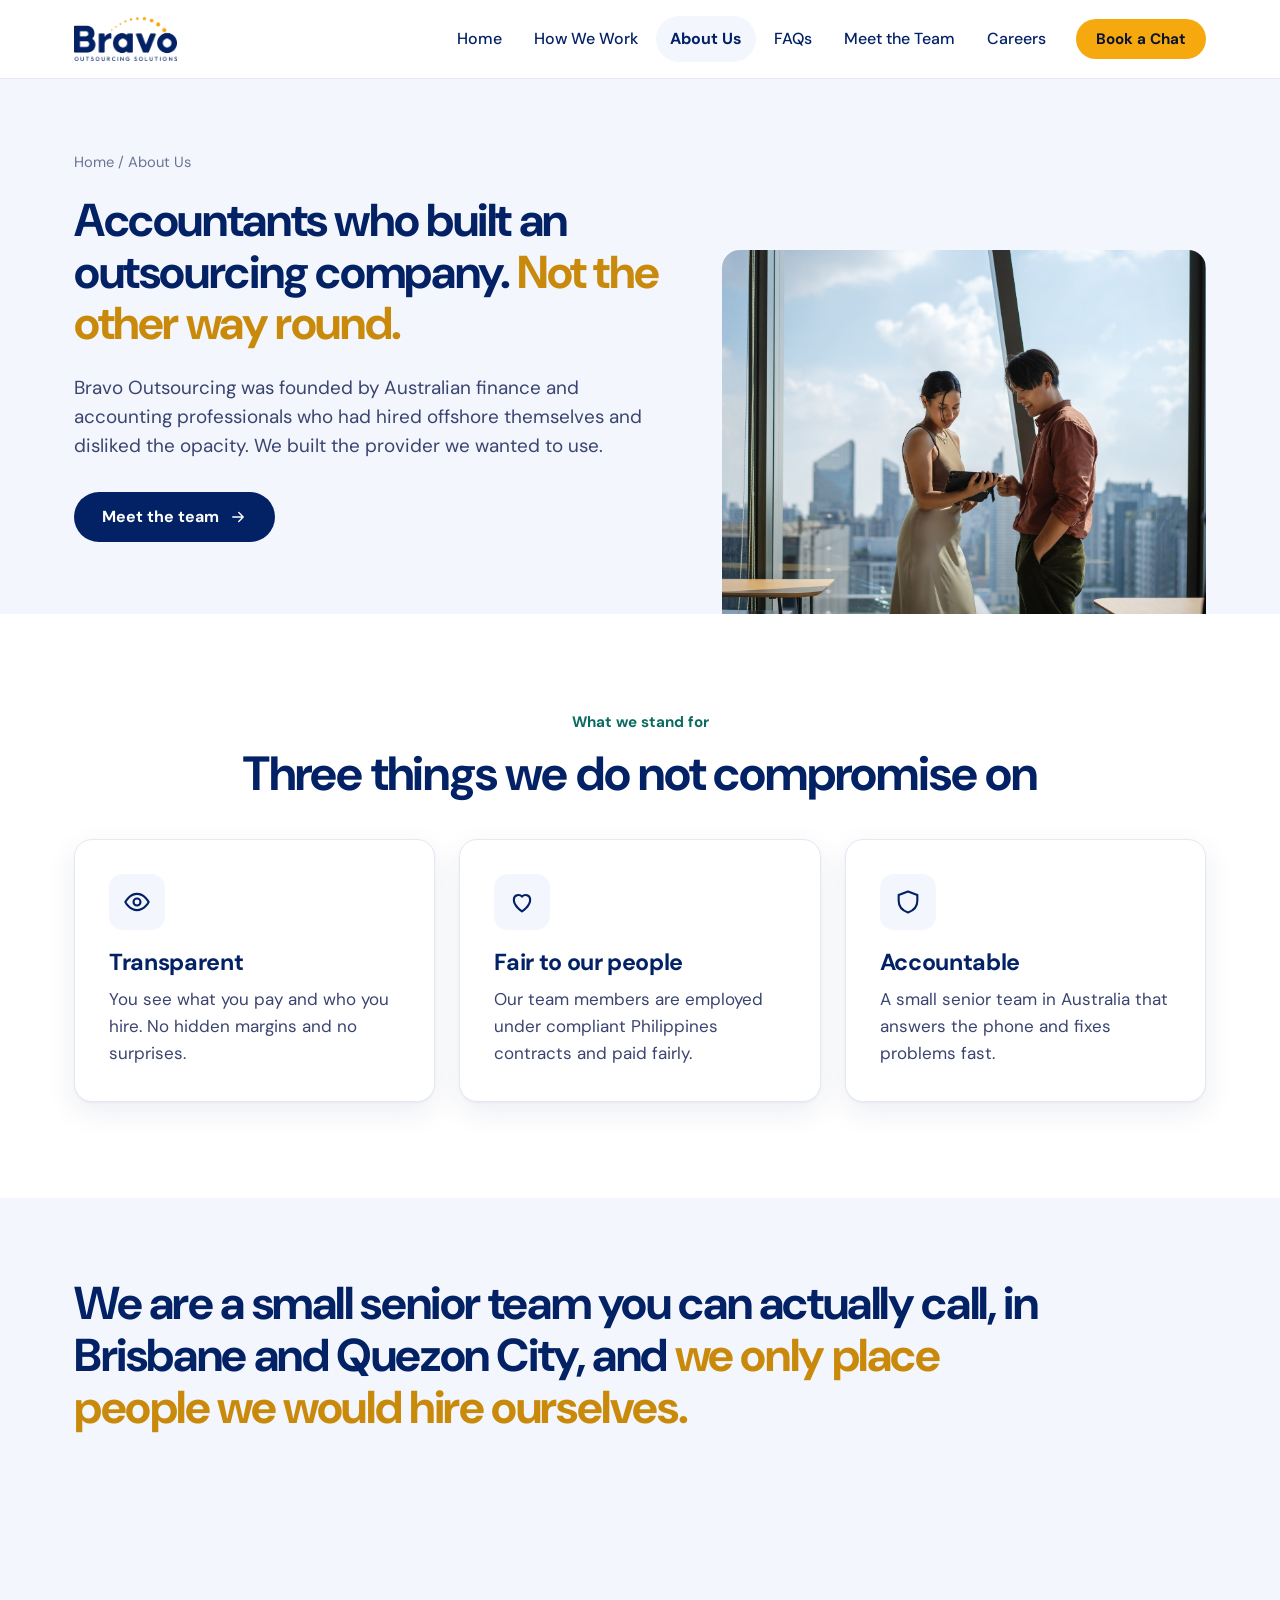
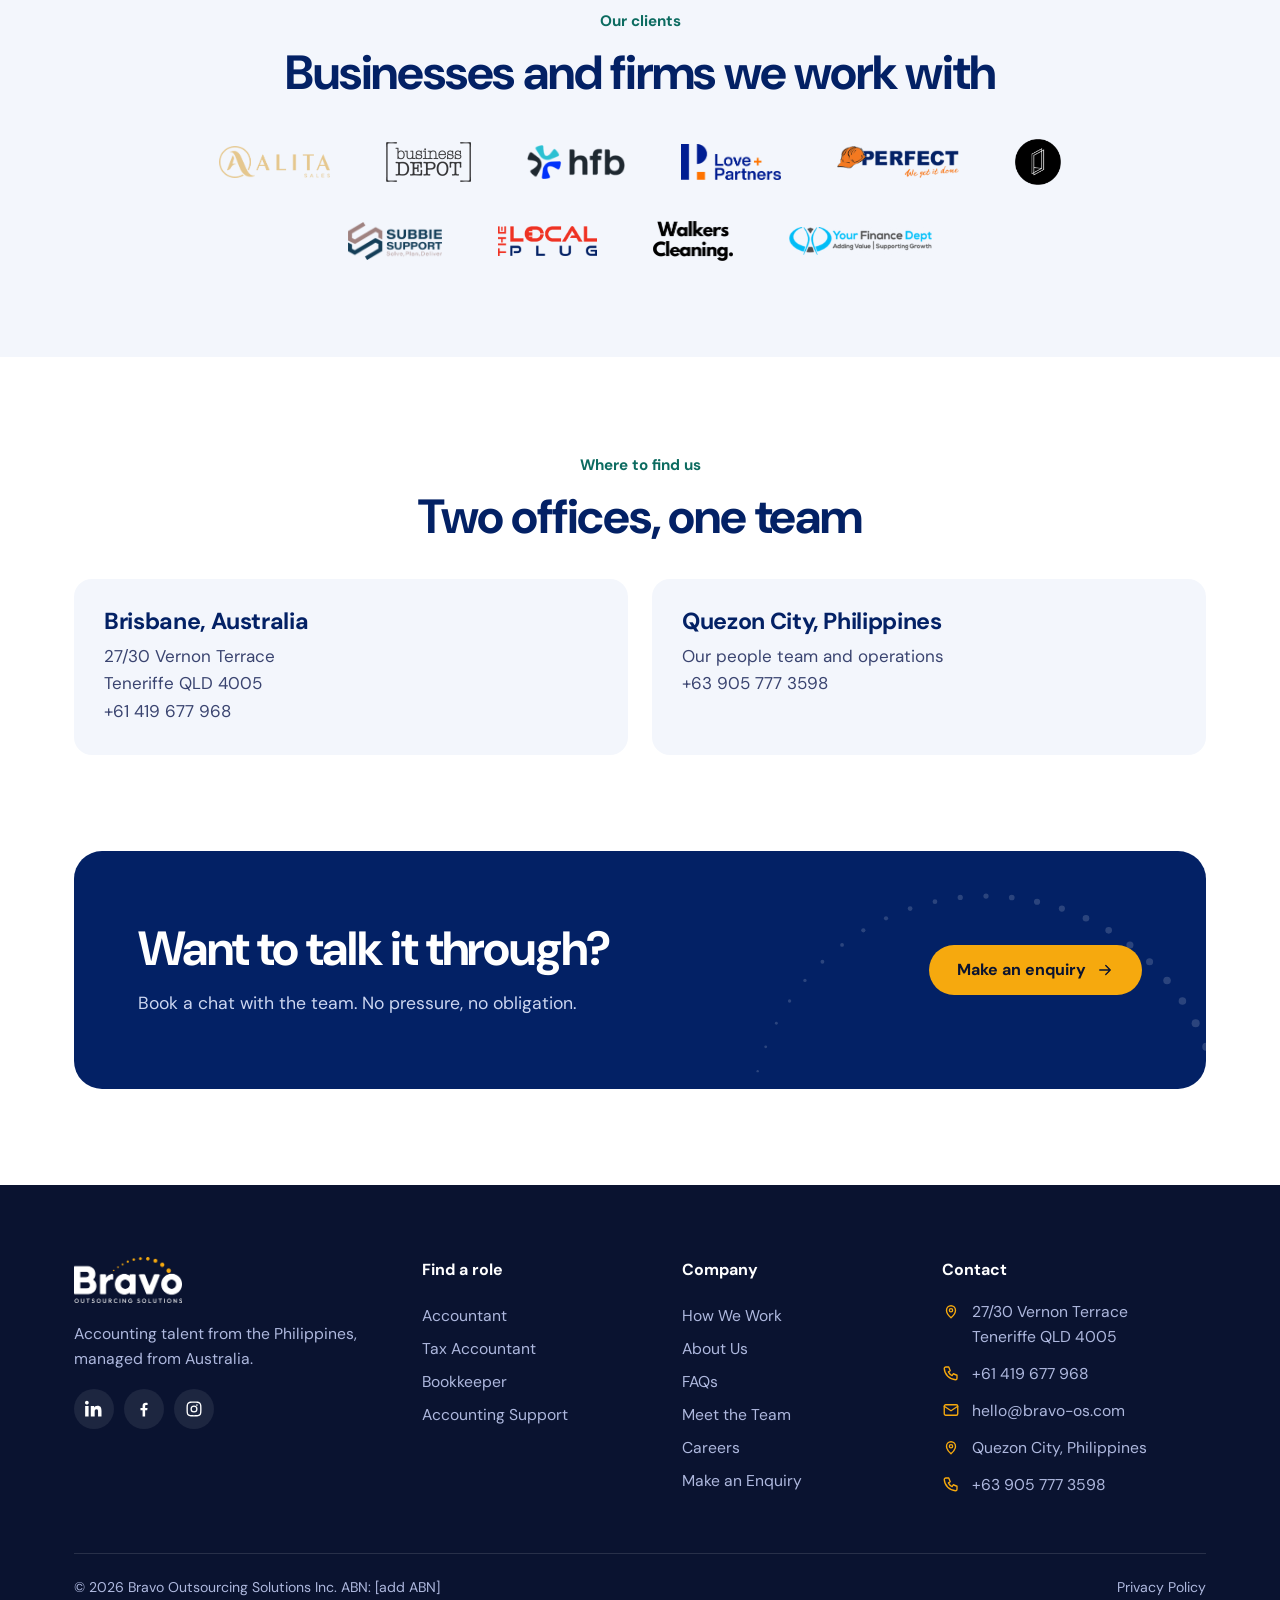
==== commit ce35ff74: "Footer: icons on the contact block, clickable phone numbers Co-Authored-By: Claude Fable 5.1 <norepl" ====
--- a/about.html
+++ b/about.html
@@ -30,7 +30,7 @@
 <div><img src="assets/logo-white.png" alt="Bravo Outsourcing" width="108" height="46"><p>Accounting talent from the Philippines, managed from Australia.</p><div class="social"><a href="#" aria-label="Bravo on LinkedIn" title="LinkedIn"><svg viewBox="0 0 24 24" fill="currentColor" aria-hidden="true"><path d="M4.98 3.5C4.98 4.88 3.87 6 2.5 6S0 4.88 0 3.5 1.12 1 2.5 1s2.48 1.12 2.48 2.5zM.2 8h4.6v14H.2V8zm7.5 0h4.4v1.9h.1c.6-1.1 2.1-2.3 4.3-2.3 4.6 0 5.5 3 5.5 7V22h-4.6v-6.2c0-1.5 0-3.4-2.1-3.4s-2.4 1.6-2.4 3.3V22H7.7V8z"/></svg></a><a href="#" aria-label="Bravo on Facebook" title="Facebook"><svg viewBox="0 0 24 24" fill="currentColor" aria-hidden="true"><path d="M13.5 22v-8.2h2.8l.4-3.3h-3.2V8.4c0-.9.3-1.6 1.6-1.6h1.7V3.9c-.3 0-1.3-.1-2.5-.1-2.5 0-4.2 1.5-4.2 4.3v2.4H7.3v3.3h2.8V22h3.4z"/></svg></a><a href="#" aria-label="Bravo on Instagram" title="Instagram"><svg viewBox="0 0 24 24" fill="currentColor" aria-hidden="true"><path d="M12 7.3a4.7 4.7 0 100 9.4 4.7 4.7 0 000-9.4zm0 7.7a3 3 0 110-6 3 3 0 010 6zm5-8.2a1.1 1.1 0 11-2.2 0 1.1 1.1 0 012.2 0zM12 2c-2.7 0-3 0-4.1.1-1.1 0-1.8.2-2.4.5-.7.2-1.2.6-1.8 1.1-.5.6-.9 1.1-1.1 1.8-.3.6-.5 1.3-.5 2.4C2 9 2 9.3 2 12s0 3 .1 4.1c0 1.1.2 1.8.5 2.4.2.7.6 1.2 1.1 1.8.6.5 1.1.9 1.8 1.1.6.3 1.3.5 2.4.5C9 22 9.3 22 12 22s3 0 4.1-.1c1.1 0 1.8-.2 2.4-.5.7-.2 1.2-.6 1.8-1.1.5-.6.9-1.1 1.1-1.8.3-.6.5-1.3.5-2.4.1-1.1.1-1.4.1-4.1s0-3-.1-4.1c0-1.1-.2-1.8-.5-2.4-.2-.7-.6-1.2-1.1-1.8-.6-.5-1.1-.9-1.8-1.1-.6-.3-1.3-.5-2.4-.5C15 2 14.7 2 12 2zm0 1.8c2.7 0 3 0 4 .1 1 0 1.5.2 1.9.3.5.2.8.4 1.1.8.4.3.6.6.8 1.1.1.4.3.9.3 1.9.1 1 .1 1.3.1 4s0 3-.1 4c0 1-.2 1.5-.3 1.9-.2.5-.4.8-.8 1.1-.3.4-.6.6-1.1.8-.4.1-.9.3-1.9.3-1 .1-1.3.1-4 .1s-3 0-4-.1c-1 0-1.5-.2-1.9-.3-.5-.2-.8-.4-1.1-.8-.4-.3-.6-.6-.8-1.1-.1-.4-.3-.9-.3-1.9-.1-1-.1-1.3-.1-4s0-3 .1-4c0-1 .2-1.5.3-1.9.2-.5.4-.8.8-1.1.3-.4.6-.6 1.1-.8.4-.1.9-.3 1.9-.3 1-.1 1.3-.1 4-.1z"/></svg></a></div></div>
 <div><h4>Find a role</h4><a href="accountant.html">Accountant</a><a href="tax-accountant.html">Tax Accountant</a><a href="bookkeeper.html">Bookkeeper</a><a href="accounting-support.html">Accounting Support</a></div>
 <div><h4>Company</h4><a href="how-we-work.html">How We Work</a><a href="about.html">About Us</a><a href="faq.html">FAQs</a><a href="team.html">Meet the Team</a><a href="careers.html">Careers</a><a href="enquiry.html">Make an Enquiry</a></div>
-<div><h4>Contact</h4><p>27/30 Vernon Terrace<br>Teneriffe QLD 4005</p><p>+61 419 677 968<br><a href="mailto:hello@bravo-os.com">hello@bravo-os.com</a></p><p>Quezon City, Philippines<br>+63 905 777 3598</p></div>
+<div class="f-contact"><h4>Contact</h4><p><svg viewBox="0 0 24 24" fill="none" stroke="currentColor" stroke-width="1.8" stroke-linecap="round" stroke-linejoin="round" aria-hidden="true"><path d="M12 21s-6-5.2-6-10a6 6 0 0112 0c0 4.8-6 10-6 10z"/><circle cx="12" cy="11" r="2.2"/></svg><span>27/30 Vernon Terrace<br>Teneriffe QLD 4005</span></p><p><svg viewBox="0 0 24 24" fill="none" stroke="currentColor" stroke-width="1.8" stroke-linecap="round" stroke-linejoin="round" aria-hidden="true"><path d="M5 4h4l2 5-2.5 1.5a11 11 0 005 5L15 13l5 2v4a2 2 0 01-2 2A16 16 0 013 6a2 2 0 012-2z"/></svg><a href="tel:+61419677968">+61 419 677 968</a></p><p><svg viewBox="0 0 24 24" fill="none" stroke="currentColor" stroke-width="1.8" stroke-linecap="round" stroke-linejoin="round" aria-hidden="true"><rect x="3" y="5" width="18" height="14" rx="2"/><path d="M3 7l9 6 9-6"/></svg><a href="mailto:hello@bravo-os.com">hello@bravo-os.com</a></p><p><svg viewBox="0 0 24 24" fill="none" stroke="currentColor" stroke-width="1.8" stroke-linecap="round" stroke-linejoin="round" aria-hidden="true"><path d="M12 21s-6-5.2-6-10a6 6 0 0112 0c0 4.8-6 10-6 10z"/><circle cx="12" cy="11" r="2.2"/></svg><span>Quezon City, Philippines</span></p><p><svg viewBox="0 0 24 24" fill="none" stroke="currentColor" stroke-width="1.8" stroke-linecap="round" stroke-linejoin="round" aria-hidden="true"><path d="M5 4h4l2 5-2.5 1.5a11 11 0 005 5L15 13l5 2v4a2 2 0 01-2 2A16 16 0 013 6a2 2 0 012-2z"/></svg><a href="tel:+639057773598">+63 905 777 3598</a></p></div>
 </div>
 <div class="legal"><span>&copy; 2026 Bravo Outsourcing Solutions Inc. ABN: [add ABN]</span><a href="#">Privacy Policy</a></div>
 </div></footer>
--- a/assets/site.css
+++ b/assets/site.css
@@ -358,6 +358,9 @@
 .social a{width:40px;height:40px;border-radius:50%;display:grid;place-items:center;background:rgba(255,255,255,.08);color:#fff;padding:0;transition:background .2s,transform .2s}
 .social a:hover{background:var(--yellow);color:var(--ink);transform:translateY(-2px)}
 .social svg{width:18px;height:18px}
+.f-contact p{display:flex;gap:12px;align-items:flex-start;margin:0 0 12px}
+.f-contact svg{width:18px;height:18px;flex:none;margin-top:3px;color:var(--yellow)}
+.f-contact a{display:inline;padding:0}
 .legal{border-top:1px solid rgba(255,255,255,.12);margin-top:44px;padding-top:22px;font-size:.88rem;display:flex;justify-content:space-between;gap:16px;flex-wrap:wrap}
 .legal a{color:#AEB8DE;text-decoration:none}.legal a:hover{color:#fff}
 @media(max-width:900px){.f-grid{grid-template-columns:1fr 1fr}}
